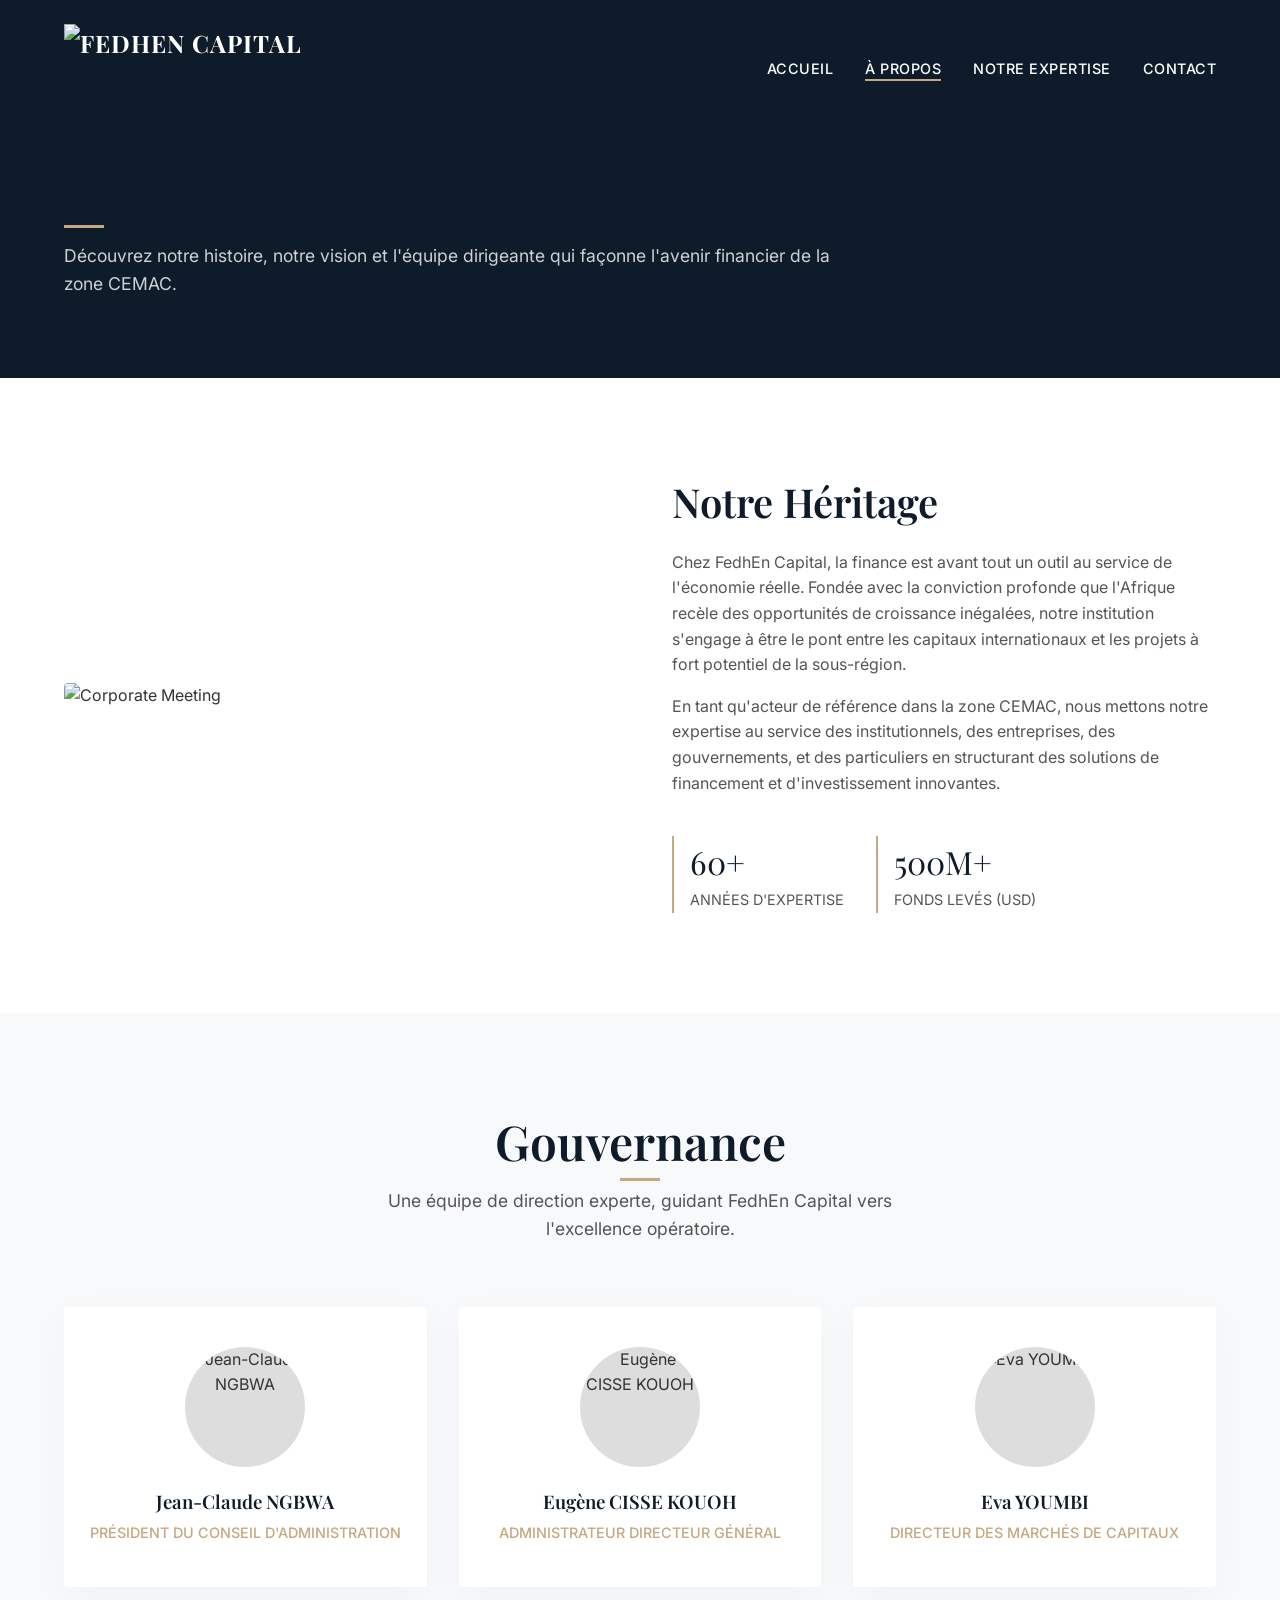
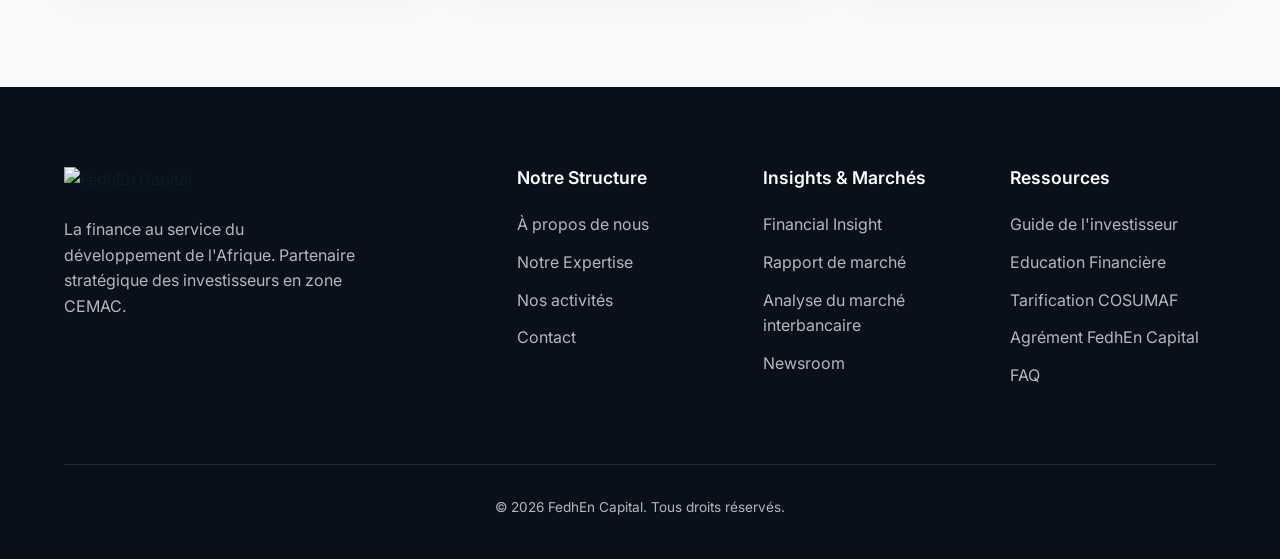
==== about.html @ e78f8519 "temporaire" ====
<!DOCTYPE html>
<html lang="fr">

<head>
    <meta charset="UTF-8">
    <meta name="viewport" content="width=device-width, initial-scale=1.0">
    <title>À propos de nous | FedhEn Capital</title>
    <link rel="stylesheet" href="styles.css">
    <script src="https://unpkg.com/@phosphor-icons/web"></script>
</head>

<body>

    <!-- Navigation -->
    <header class="header">
        <div class="container nav-container">
            <a href="index.html" class="logo" style="display: flex; align-items: center;">
                <img src="https://images.squarespace-cdn.com/content/v1/6548c4b282ae2309516428d2/ec15d735-2336-4e97-8e93-943d2e5110cf/FedhEn-logo.png?format=1500w"
                    alt="FedhEn Capital">
            </a>
            <ul class="nav-links">
                <li><a href="index.html" class="nav-link">Accueil</a></li>
                <li><a href="about.html" class="nav-link active">À propos</a></li>
                <li><a href="expertise.html" class="nav-link">Notre Expertise</a></li>
                <li><a href="contact.html" class="nav-link">Contact</a></li>
            </ul>
        </div>
    </header>

    <!-- Page Header -->
    <section class="section section-bg-dark" style="padding-top: 160px; padding-bottom: 80px;">
        <div class="container">
            <h1 class="section-title left-align" style="margin-bottom: 24px;">À propos de nous</h1>
            <p class="section-subtitle" style="margin: 0; max-width: 800px; color: rgba(255,255,255,0.8);">Découvrez
                notre histoire, notre vision et l'équipe dirigeante qui façonne l'avenir financier de la zone CEMAC.</p>
        </div>
    </section>

    <!-- Content Section -->
    <section class="section">
        <div class="container grid-2">
            <div class="image-block animate-on-scroll">
                <img src="https://images.unsplash.com/photo-1542744094-3a31f272c490?ixlib=rb-4.0.3&auto=format&fit=crop&w=1200&q=80"
                    alt="Corporate Meeting">
            </div>
            <div class="animate-on-scroll" style="transition-delay: 0.2s">
                <h2 style="font-size: 2.5rem; margin-bottom: 24px;">Notre Héritage</h2>
                <p style="margin-bottom: 16px; color: var(--text-secondary);">
                    Chez FedhEn Capital, la finance est avant tout un outil au service de l'économie réelle.
                    Fondée avec la conviction profonde que l'Afrique recèle des opportunités de croissance inégalées,
                    notre institution s'engage à être le pont entre les capitaux internationaux et
                    les projets à fort potentiel de la sous-région.
                </p>
                <p style="margin-bottom: 32px; color: var(--text-secondary);">
                    En tant qu'acteur de référence dans la zone CEMAC, nous mettons notre expertise au service
                    des institutionnels, des entreprises, des gouvernements, et des particuliers en structurant des
                    solutions de financement et d'investissement innovantes.
                </p>

                <div style="display: flex; gap: 32px; margin-top: 40px;">
                    <div style="border-left: 2px solid var(--accent-gold); padding-left: 16px;">
                        <span
                            style="display: block; font-family: var(--font-heading); font-size: 2rem; color: var(--primary-color);">60+</span>
                        <span style="font-size: 0.9rem; color: var(--text-secondary); text-transform: uppercase;">Années
                            d'expertise</span>
                    </div>
                    <div style="border-left: 2px solid var(--accent-gold); padding-left: 16px;">
                        <span
                            style="display: block; font-family: var(--font-heading); font-size: 2rem; color: var(--primary-color);">500M+</span>
                        <span style="font-size: 0.9rem; color: var(--text-secondary); text-transform: uppercase;">Fonds
                            levés (USD)</span>
                    </div>
                </div>
            </div>
        </div>
    </section>

    <!-- Leadership Section -->
    <section class="section section-bg-light">
        <div class="container">
            <div class="section-header animate-on-scroll">
                <h2 class="section-title">Gouvernance</h2>
                <p class="section-subtitle">Une équipe de direction experte, guidant FedhEn Capital vers l'excellence
                    opératoire.</p>
            </div>

            <div class="grid-3">
                <!-- Executive Team from FedhEn Capital -->
                <div class="value-card animate-on-scroll" style="text-align: center; padding: 40px 24px;">
                    <div
                        style="width: 120px; height: 120px; border-radius: 50%; background-color: #ddd; margin: 0 auto 24px; overflow: hidden;">
                        <img src="https://images.squarespace-cdn.com/content/v1/6548c4b282ae2309516428d2/8f16d963-4ba1-4b20-bbdb-01fa11f14e8b/A7407388.jpg"
                            alt="Jean-Claude NGBWA"
                            style="width: 100%; height: 100%; object-fit: cover; object-position: top;">
                    </div>
                    <h3 style="margin-bottom: 8px;">Jean-Claude NGBWA</h3>
                    <p
                        style="color: var(--accent-gold); font-weight: 500; font-size: 0.9rem; text-transform: uppercase;">
                        Président du Conseil d'Administration</p>
                </div>

                <div class="value-card animate-on-scroll"
                    style="text-align: center; padding: 40px 24px; transition-delay: 0.1s">
                    <div
                        style="width: 120px; height: 120px; border-radius: 50%; background-color: #ddd; margin: 0 auto 24px; overflow: hidden;">
                        <img src="https://images.squarespace-cdn.com/content/v1/6548c4b282ae2309516428d2/00faf142-7a31-4636-a38b-4638d44770c4/IMG_6713-.JPG"
                            alt="Eugène CISSE KOUOH"
                            style="width: 100%; height: 100%; object-fit: cover; object-position: top;">
                    </div>
                    <h3 style="margin-bottom: 8px;">Eugène CISSE KOUOH</h3>
                    <p
                        style="color: var(--accent-gold); font-weight: 500; font-size: 0.9rem; text-transform: uppercase;">
                        Administrateur Directeur Général</p>
                </div>

                <div class="value-card animate-on-scroll"
                    style="text-align: center; padding: 40px 24px; transition-delay: 0.2s">
                    <div
                        style="width: 120px; height: 120px; border-radius: 50%; background-color: #ddd; margin: 0 auto 24px; overflow: hidden;">
                        <img src="https://images.squarespace-cdn.com/content/v1/6548c4b282ae2309516428d2/dbf4953d-662a-40c8-aae0-09901522e3ab/IMG_6711.JPG"
                            alt="Eva YOUMBI"
                            style="width: 100%; height: 100%; object-fit: cover; object-position: top;">
                    </div>
                    <h3 style="margin-bottom: 8px;">Eva YOUMBI</h3>
                    <p
                        style="color: var(--accent-gold); font-weight: 500; font-size: 0.9rem; text-transform: uppercase;">
                        Directeur des Marchés de Capitaux</p>
                </div>
            </div>
        </div>
    </section>

    <!-- Footer -->
    <footer class="footer">
        <div class="container">
            <div class="footer-top">
                <div>
                    <a href="index.html" style="display: block; margin-bottom: 24px;">
                        <img src="https://images.squarespace-cdn.com/content/v1/6548c4b282ae2309516428d2/ec15d735-2336-4e97-8e93-943d2e5110cf/FedhEn-logo.png?format=1500w"
                            alt="FedhEn Capital" style="height: 48px; object-fit: contain;">
                    </a>
                    <p style="max-width: 300px; margin-bottom: 24px;">La finance au service du développement de
                        l'Afrique. Partenaire stratégique des investisseurs en zone CEMAC.</p>
                    <div style="display: flex; gap: 16px;">
                        <a href="https://www.linkedin.com/company/fedhen-capital" target="_blank"
                            rel="noopener noreferrer"
                            style="color: #ffffff; text-decoration: none; opacity: 0.8; transition: opacity 0.3s;"
                            onmouseover="this.style.opacity='1'" onmouseout="this.style.opacity='0.8'">
                            <i class="ph ph-linkedin-logo" style="font-size: 1.5rem;"></i>
                        </a>
                        <a href="https://x.com/fedhencapital/" target="_blank" rel="noopener noreferrer"
                            style="color: #ffffff; text-decoration: none; opacity: 0.8; transition: opacity 0.3s;"
                            onmouseover="this.style.opacity='1'" onmouseout="this.style.opacity='0.8'">
                            <i class="ph ph-x-logo" style="font-size: 1.5rem;"></i>
                        </a>
                        <a href="https://www.youtube.com/channel/UCZLMgZ0n9Mt7yTv1BQsB52A" target="_blank"
                            rel="noopener noreferrer"
                            style="color: #ffffff; text-decoration: none; opacity: 0.8; transition: opacity 0.3s;"
                            onmouseover="this.style.opacity='1'" onmouseout="this.style.opacity='0.8'">
                            <i class="ph ph-youtube-logo" style="font-size: 1.5rem;"></i>
                        </a>
                    </div>
                </div>
                <div>
                    <h4 class="footer-title">Notre Structure</h4>
                    <ul class="footer-links">
                        <li><a href="about.html">À propos de nous</a></li>
                        <li><a href="expertise.html">Notre Expertise</a></li>
                        <li><a href="#">Nos activités</a></li>
                        <li><a href="contact.html">Contact</a></li>
                    </ul>
                </div>
                <div>
                    <h4 class="footer-title">Insights & Marchés</h4>
                    <ul class="footer-links">
                        <li><a href="#">Financial Insight</a></li>
                        <li><a href="#">Rapport de marché</a></li>
                        <li><a href="#">Analyse du marché interbancaire</a></li>
                        <li><a href="#">Newsroom</a></li>
                    </ul>
                </div>
                <div>
                    <h4 class="footer-title">Ressources</h4>
                    <ul class="footer-links">
                        <li><a href="#">Guide de l'investisseur</a></li>
                        <li><a href="#">Education Financière</a></li>
                        <li><a href="INSTRUCTION-COSUMAF-N23-24-DU-18-JUILLET-2024-PORTANT-TARIFICATION-APPLICABLE-SUR-LE-MARCHE-FINANCIE.pdf"
                                target="_blank">Tarification
                                COSUMAF</a></li>
                        <li><a href="Agrément+FEDHEN+CAPITAL.pdf" target="_blank">Agrément FedhEn Capital</a></li>
                        <li><a href="#">FAQ</a></li>
                    </ul>
                </div>
            </div>
            <div class="footer-bottom">
                <p>&copy; 2026 FedhEn Capital. Tous droits réservés.</p>
            </div>
        </div>
    </footer>

    <script src="script.js"></script>
</body>

</html>
---- styles.css ----
@import url('https://fonts.googleapis.com/css2?family=Inter:wght@300;400;500;600&family=Playfair+Display:ital,wght@0,400;0,600;0,700;1,400&display=swap');

:root {
  /* Premium Color Palette */
  --primary-color: #0d1b2a;
  /* Deep Navy / Slate */
  --secondary-color: #1b263b;
  /* Lighter Navy */
  --accent-gold: #c5a880;
  /* Refined Metallic Gold */
  --accent-gold-hover: #b4966d;
  --text-primary: #333333;
  --text-secondary: #555555;
  --bg-light: #f8f9fa;
  --bg-white: #ffffff;

  /* Typography */
  --font-heading: 'Playfair Display', serif;
  --font-body: 'Inter', sans-serif;

  /* Spacing */
  --section-padding: 100px 0;
  --container-width: 1200px;

  /* Transitions */
  --transition-smooth: all 0.3s cubic-bezier(0.25, 0.8, 0.25, 1);
}

/* Base Styles */
* {
  margin: 0;
  padding: 0;
  box-sizing: border-box;
}

body {
  font-family: var(--font-body);
  color: var(--text-primary);
  line-height: 1.6;
  background-color: var(--bg-white);
  -webkit-font-smoothing: antialiased;
}

h1,
h2,
h3,
h4,
h5,
h6 {
  font-family: var(--font-heading);
  color: var(--primary-color);
  font-weight: 600;
  line-height: 1.2;
}

a {
  text-decoration: none;
  color: var(--primary-color);
  transition: var(--transition-smooth);
}

/* Layout Utilities */
.container {
  width: 100%;
  max-width: var(--container-width);
  margin: 0 auto;
  padding: 0 24px;
}

.section {
  padding: var(--section-padding);
}

.section-bg-light {
  background-color: var(--bg-light);
}

.section-bg-dark {
  background-color: var(--primary-color);
  color: var(--bg-white);
}

.section-bg-dark h2,
.section-bg-dark h3 {
  color: var(--bg-white);
}

/* Header & Navigation */
.header {
  position: fixed;
  top: 0;
  left: 0;
  width: 100%;
  padding: 24px 0;
  z-index: 1000;
  background: transparent;
  transition: var(--transition-smooth);
}

.header.scrolled {
  background: var(--bg-white);
  padding: 16px 0;
  box-shadow: 0 4px 20px rgba(0, 0, 0, 0.05);
}

.header.scrolled .nav-link {
  color: var(--primary-color);
}

.header.scrolled .logo {
  color: var(--primary-color);
}

.nav-container {
  display: flex;
  justify-content: space-between;
  align-items: center;
}

.logo {
  font-family: var(--font-heading);
  font-size: 1.5rem;
  font-weight: 700;
  color: var(--bg-white);
  text-transform: uppercase;
  letter-spacing: 1px;
}

.logo img {
  height: 90px;
  object-fit: contain;
  transition: var(--transition-smooth);
}

.header.scrolled .logo img {
  height: 48px;
}

.logo span {
  color: var(--accent-gold);
}

.nav-links {
  display: flex;
  gap: 32px;
  list-style: none;
}

.nav-link {
  font-size: 0.9rem;
  font-weight: 500;
  color: var(--bg-white);
  text-transform: uppercase;
  letter-spacing: 0.5px;
  position: relative;
}

.nav-link::after {
  content: '';
  position: absolute;
  bottom: -4px;
  left: 0;
  width: 0;
  height: 2px;
  background-color: var(--accent-gold);
  transition: var(--transition-smooth);
}

.nav-link:hover::after,
.nav-link.active::after {
  width: 100%;
}

/* Buttons */
.btn {
  display: inline-block;
  padding: 14px 32px;
  font-size: 0.9rem;
  font-weight: 500;
  text-transform: uppercase;
  letter-spacing: 1px;
  border-radius: 2px;
  cursor: pointer;
  transition: var(--transition-smooth);
  border: none;
  font-family: var(--font-body);
}

.btn-primary {
  background-color: var(--accent-gold);
  color: var(--bg-white);
}

.btn-primary:hover {
  background-color: var(--accent-gold-hover);
  transform: translateY(-2px);
  box-shadow: 0 10px 20px rgba(197, 168, 128, 0.2);
}

.btn-outline {
  background-color: transparent;
  color: var(--bg-white);
  border: 1px solid var(--bg-white);
}

.btn-outline:hover {
  background-color: var(--bg-white);
  color: var(--primary-color);
}

.btn-outline-dark {
  background-color: transparent;
  color: var(--primary-color);
  border: 1px solid var(--primary-color);
}

.btn-outline-dark:hover {
  background-color: var(--primary-color);
  color: var(--bg-white);
}

/* Hero Section */
.hero {
  height: 100vh;
  min-height: 600px;
  display: flex;
  align-items: center;
  position: relative;
  background-color: var(--primary-color);
  overflow: hidden;
}

.hero-bg {
  position: absolute;
  top: 0;
  left: 0;
  width: 100%;
  height: 100%;
  object-fit: cover;
  opacity: 0.4;
  /* Dark gradient effect instead of heavy yellow filter */
  mix-blend-mode: overlay;
}

.hero-overlay {
  position: absolute;
  top: 0;
  left: 0;
  width: 100%;
  height: 100%;
  background: linear-gradient(90deg, var(--primary-color) 0%, rgba(13, 27, 42, 0.7) 100%);
}

.hero-content {
  position: relative;
  z-index: 10;
  max-width: 800px;
  color: var(--bg-white);
}

.hero-title {
  font-size: 4.5rem;
  margin-bottom: 24px;
  color: var(--bg-white);
  animation: fadeInUp 1s ease-out;
}

.hero-subtitle {
  font-size: 1.2rem;
  font-weight: 300;
  margin-bottom: 40px;
  color: rgba(255, 255, 255, 0.9);
  animation: fadeInUp 1s ease-out 0.2s backwards;
}

.hero-actions {
  display: flex;
  gap: 16px;
  animation: fadeInUp 1s ease-out 0.4s backwards;
}

/* Sections */
.section-header {
  text-align: center;
  margin-bottom: 64px;
}

.section-title {
  font-size: 3rem;
  margin-bottom: 16px;
  position: relative;
  display: inline-block;
}

.section-title::after {
  content: '';
  position: absolute;
  bottom: -10px;
  left: 50%;
  transform: translateX(-50%);
  width: 40px;
  height: 3px;
  background-color: var(--accent-gold);
}

.section-title.left-align {
  text-align: left;
}

.section-title.left-align::after {
  left: 0;
  transform: none;
}

.section-subtitle {
  font-size: 1.1rem;
  color: var(--text-secondary);
  max-width: 600px;
  margin: 0 auto;
}

/* Grid Layouts */
.grid-2 {
  display: grid;
  grid-template-columns: 1fr 1fr;
  gap: 64px;
  align-items: center;
}

.grid-3 {
  display: grid;
  grid-template-columns: repeat(3, 1fr);
  gap: 32px;
}

.grid-4 {
  display: grid;
  grid-template-columns: repeat(4, 1fr);
  gap: 24px;
}

/* Cards */
.value-card {
  background: var(--bg-white);
  padding: 48px 32px;
  border-radius: 4px;
  box-shadow: 0 10px 40px rgba(0, 0, 0, 0.03);
  transition: var(--transition-smooth);
  border-bottom: 3px solid transparent;
  height: 100%;
}

.value-card:hover {
  transform: translateY(-10px);
  border-bottom-color: var(--accent-gold);
  box-shadow: 0 20px 40px rgba(0, 0, 0, 0.08);
}

.value-icon {
  font-size: 2.5rem;
  color: var(--accent-gold);
  margin-bottom: 24px;
}

.value-title {
  font-size: 1.5rem;
  margin-bottom: 16px;
}

/* Image With Text Block */
.image-block {
  position: relative;
  border-radius: 4px;
  overflow: hidden;
}

.image-block img {
  width: 100%;
  height: auto;
  display: block;
}

/* Stats / Highlights */
.stat-box {
  text-align: center;
  padding: 32px;
  border-right: 1px solid rgba(255, 255, 255, 0.1);
}

.stat-box:last-child {
  border-right: none;
}

.stat-number {
  font-family: var(--font-heading);
  font-size: 3.5rem;
  color: var(--accent-gold);
  margin-bottom: 8px;
}

.stat-label {
  font-size: 0.9rem;
  text-transform: uppercase;
  letter-spacing: 1px;
}

/* Footer */
.footer {
  background-color: #08101a;
  color: rgba(255, 255, 255, 0.7);
  padding: 80px 0 40px;
}

.footer-top {
  display: grid;
  grid-template-columns: 2fr 1fr 1fr 1fr;
  gap: 40px;
  margin-bottom: 64px;
}

.footer-logo {
  font-family: var(--font-heading);
  font-size: 1.5rem;
  color: var(--bg-white);
  margin-bottom: 24px;
}

.footer-logo span {
  color: var(--accent-gold);
}

.footer-title {
  color: var(--bg-white);
  font-size: 1.1rem;
  margin-bottom: 24px;
  font-family: var(--font-body);
}

.footer-links {
  list-style: none;
}

.footer-links li {
  margin-bottom: 12px;
}

.footer-links a {
  color: rgba(255, 255, 255, 0.7);
}

.footer-links a:hover {
  color: var(--accent-gold);
}

.footer-bottom {
  text-align: center;
  padding-top: 32px;
  border-top: 1px solid rgba(255, 255, 255, 0.1);
  font-size: 0.85rem;
}

/* Animations */
@keyframes fadeInUp {
  from {
    opacity: 0;
    transform: translateY(30px);
  }

  to {
    opacity: 1;
    transform: translateY(0);
  }
}

.animate-on-scroll {
  opacity: 0;
  transform: translateY(30px);
  transition: all 0.8s cubic-bezier(0.25, 0.8, 0.25, 1);
}

.animate-on-scroll.visible {
  opacity: 1;
  transform: translateY(0);
}

/* Responsive */
@media (max-width: 992px) {
  .hero-title {
    font-size: 3.5rem;
  }

  .grid-2,
  .grid-4 {
    grid-template-columns: 1fr 1fr;
  }

  .footer-top {
    grid-template-columns: 1fr 1fr;
  }
}

@media (max-width: 768px) {
  .hero-title {
    font-size: 2.5rem;
  }

  .nav-links {
    display: none;
    /* Add mobile menu later */
  }

  .grid-2,
  .grid-3,
  .grid-4 {
    grid-template-columns: 1fr;
  }

  .footer-top {
    grid-template-columns: 1fr;
  }

  .section-padding {
    padding: 60px 0;
  }

  .section-title {
    font-size: 2.5rem;
  }
}
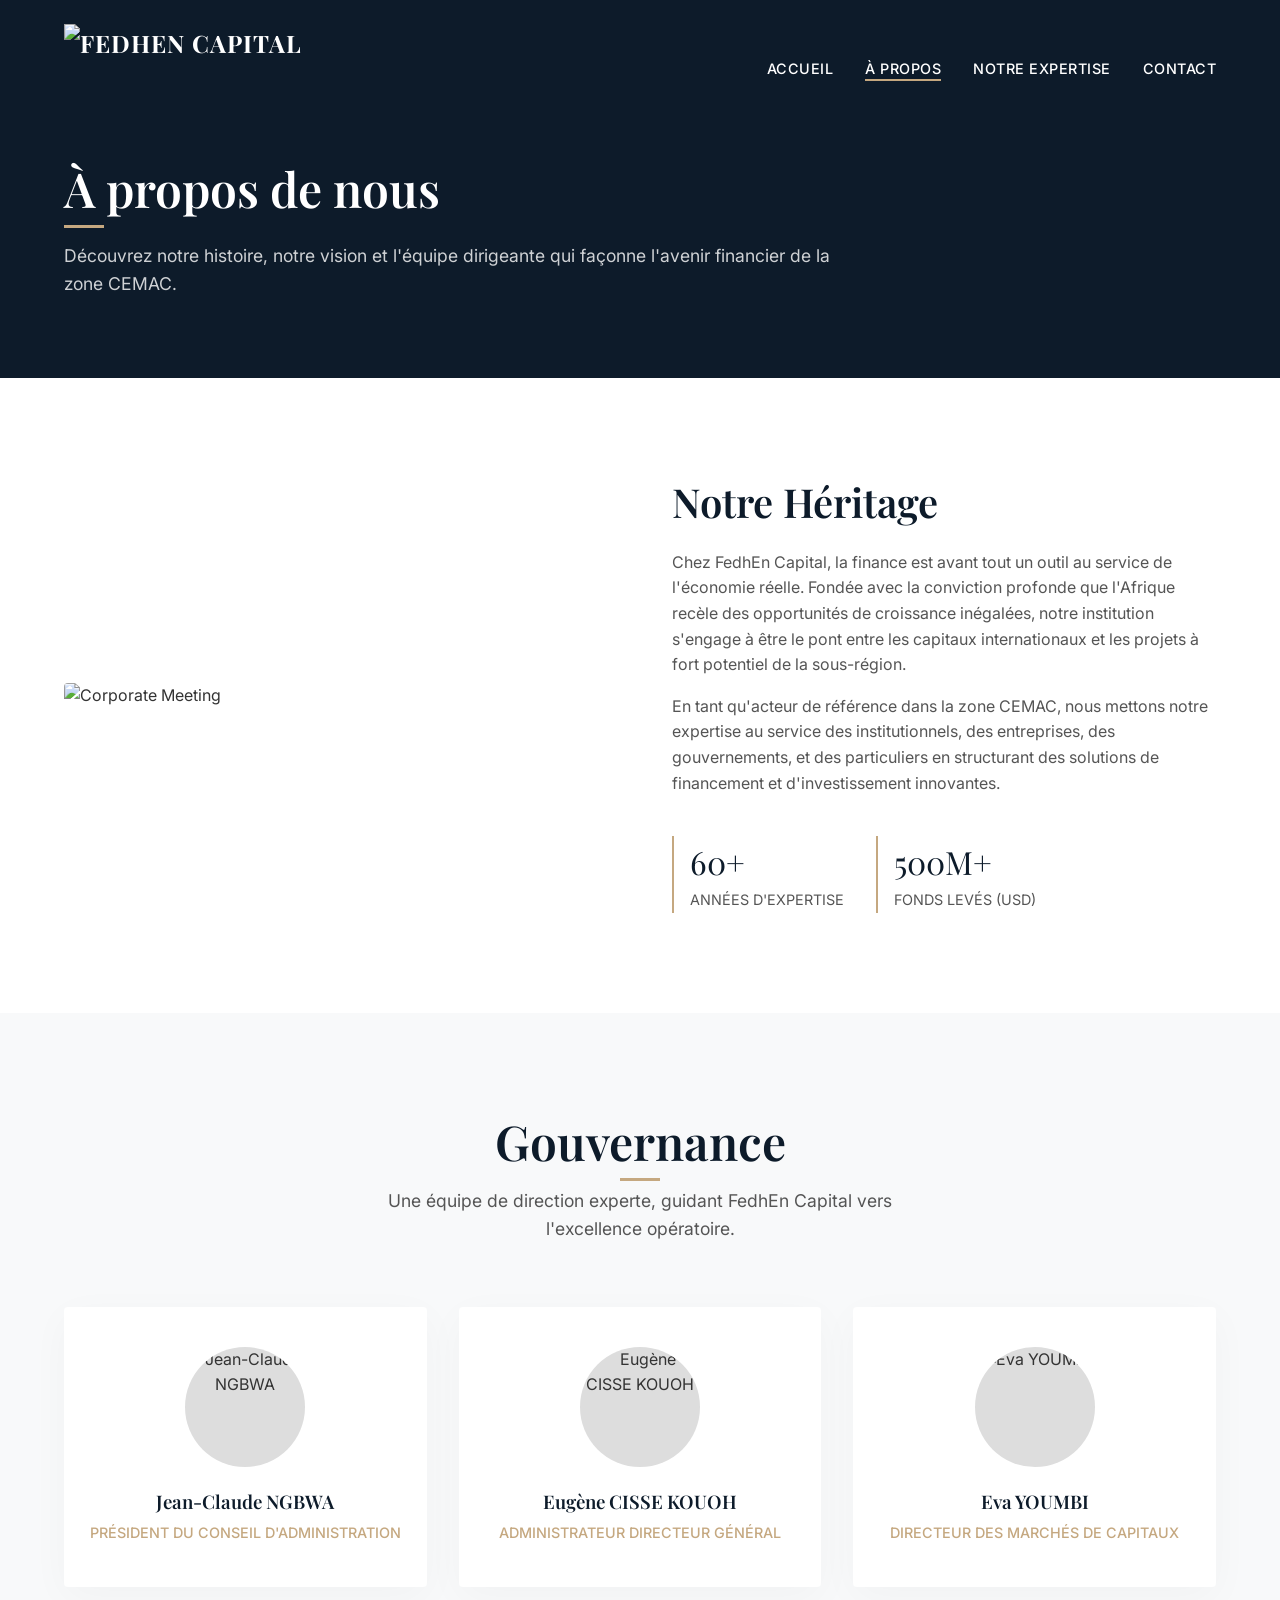
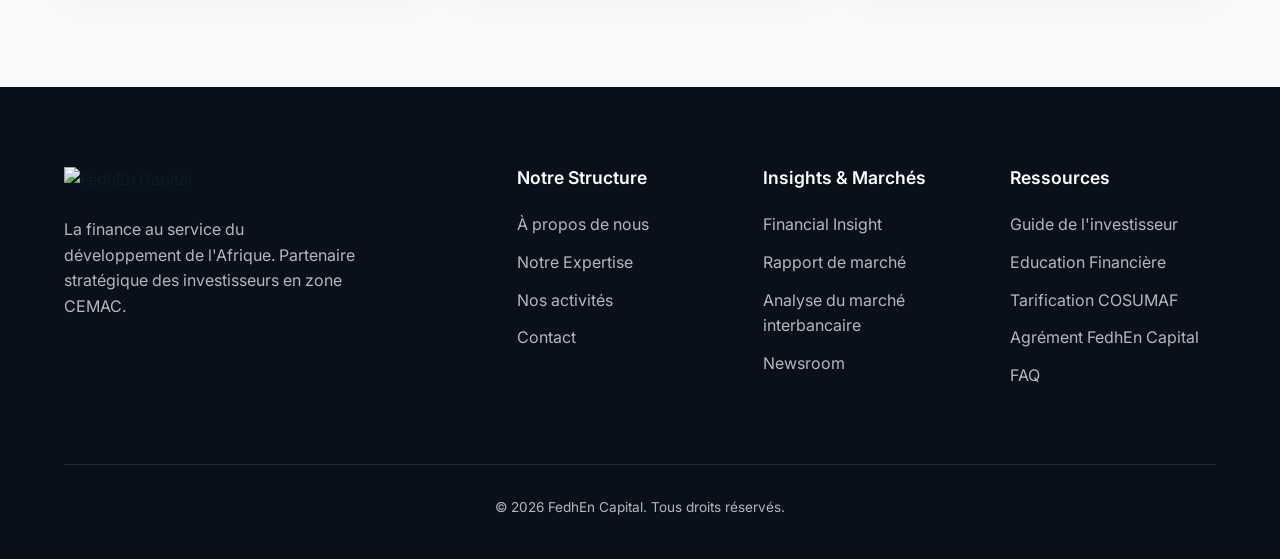
==== commit 59c49ebb: "Add files via upload" ====
--- a/about.html
+++ b/about.html
@@ -5,6 +5,7 @@
     <meta charset="UTF-8">
     <meta name="viewport" content="width=device-width, initial-scale=1.0">
     <title>À propos de nous | FedhEn Capital</title>
+    <link rel="icon" type="image/png" href="FedhEn-logo.png">
     <link rel="stylesheet" href="styles.css">
     <script src="https://unpkg.com/@phosphor-icons/web"></script>
 </head>
@@ -173,7 +174,7 @@
                 <div>
                     <h4 class="footer-title">Insights & Marchés</h4>
                     <ul class="footer-links">
-                        <li><a href="#">Financial Insight</a></li>
+                        <li><a href="financial-insights.html">Financial Insight</a></li>
                         <li><a href="#">Rapport de marché</a></li>
                         <li><a href="#">Analyse du marché interbancaire</a></li>
                         <li><a href="#">Newsroom</a></li>
--- a/styles.css
+++ b/styles.css
@@ -80,6 +80,7 @@
   color: var(--bg-white);
 }
 
+.section-bg-dark h1,
 .section-bg-dark h2,
 .section-bg-dark h3 {
   color: var(--bg-white);
@@ -526,4 +527,167 @@
   .section-title {
     font-size: 2.5rem;
   }
+}
+
+/* Insights Page Styles */
+.insights-controls {
+  display: flex;
+  justify-content: space-between;
+  align-items: center;
+  margin-bottom: 40px;
+  flex-wrap: wrap;
+  gap: 20px;
+}
+
+.filters {
+  display: flex;
+  gap: 16px;
+}
+
+.form-input {
+  padding: 12px 16px;
+  border: 1px solid #ddd;
+  border-radius: 4px;
+  font-family: var(--font-body);
+  font-size: 0.9rem;
+  color: var(--text-primary);
+  background-color: var(--bg-white);
+  outline: none;
+  transition: var(--transition-smooth);
+}
+
+.form-input:focus {
+  border-color: var(--accent-gold);
+}
+
+.view-toggles {
+  display: flex;
+  gap: 8px;
+}
+
+.view-btn {
+  background: transparent;
+  border: 1px solid #ddd;
+  padding: 8px;
+  border-radius: 4px;
+  cursor: pointer;
+  color: var(--text-secondary);
+  transition: var(--transition-smooth);
+  display: flex;
+  align-items: center;
+  justify-content: center;
+  font-size: 1.2rem;
+}
+
+.view-btn.active, .view-btn:hover {
+  background-color: var(--primary-color);
+  color: var(--bg-white);
+  border-color: var(--primary-color);
+}
+
+.insight-card {
+  display: flex;
+  flex-direction: column;
+  padding: 32px;
+}
+
+.insight-theme {
+  color: var(--accent-gold);
+  font-size: 0.8rem;
+  font-weight: 600;
+  text-transform: uppercase;
+  letter-spacing: 1px;
+  display: inline-block;
+  margin-bottom: 8px;
+}
+
+.insight-title {
+  font-size: 1.25rem;
+  margin-bottom: 12px;
+}
+
+.insight-date {
+  color: var(--text-secondary);
+  font-size: 0.85rem;
+  margin-bottom: 16px;
+  display: flex;
+  align-items: center;
+  gap: 4px;
+}
+
+.insight-summary {
+  color: var(--text-secondary);
+  font-size: 0.95rem;
+  margin-bottom: 24px;
+  flex-grow: 1;
+}
+
+.insight-actions {
+  margin-top: auto;
+}
+
+.btn-download {
+  display: inline-flex;
+  align-items: center;
+  gap: 8px;
+  padding: 10px 20px;
+  font-size: 0.85rem;
+  width: 100%;
+  justify-content: center;
+}
+
+/* List View Styles */
+.insights-grid.list-view {
+  display: flex;
+  flex-direction: column;
+  gap: 24px;
+}
+
+.insights-grid.list-view .insight-card {
+  flex-direction: row;
+  align-items: center;
+  padding: 24px 32px;
+}
+
+.insights-grid.list-view .insight-content {
+  display: flex;
+  flex-direction: row;
+  align-items: center;
+  width: 100%;
+  gap: 32px;
+}
+
+.insights-grid.list-view .insight-title {
+  margin-bottom: 0;
+  flex: 2;
+}
+
+.insights-grid.list-view .insight-summary {
+  display: none;
+}
+
+.insights-grid.list-view .insight-actions {
+  margin-top: 0;
+  flex: 1;
+  text-align: right;
+}
+
+.insights-grid.list-view .insight-theme,
+.insights-grid.list-view .insight-date {
+  margin-bottom: 0;
+  flex: 1;
+}
+
+@media (max-width: 992px) {
+  .insights-grid.list-view .insight-content {
+    flex-direction: column;
+    align-items: flex-start;
+    gap: 16px;
+  }
+  .insights-grid.list-view .insight-summary {
+    display: block;
+  }
+  .insights-grid.list-view .insight-actions {
+    width: 100%;
+  }
 }
